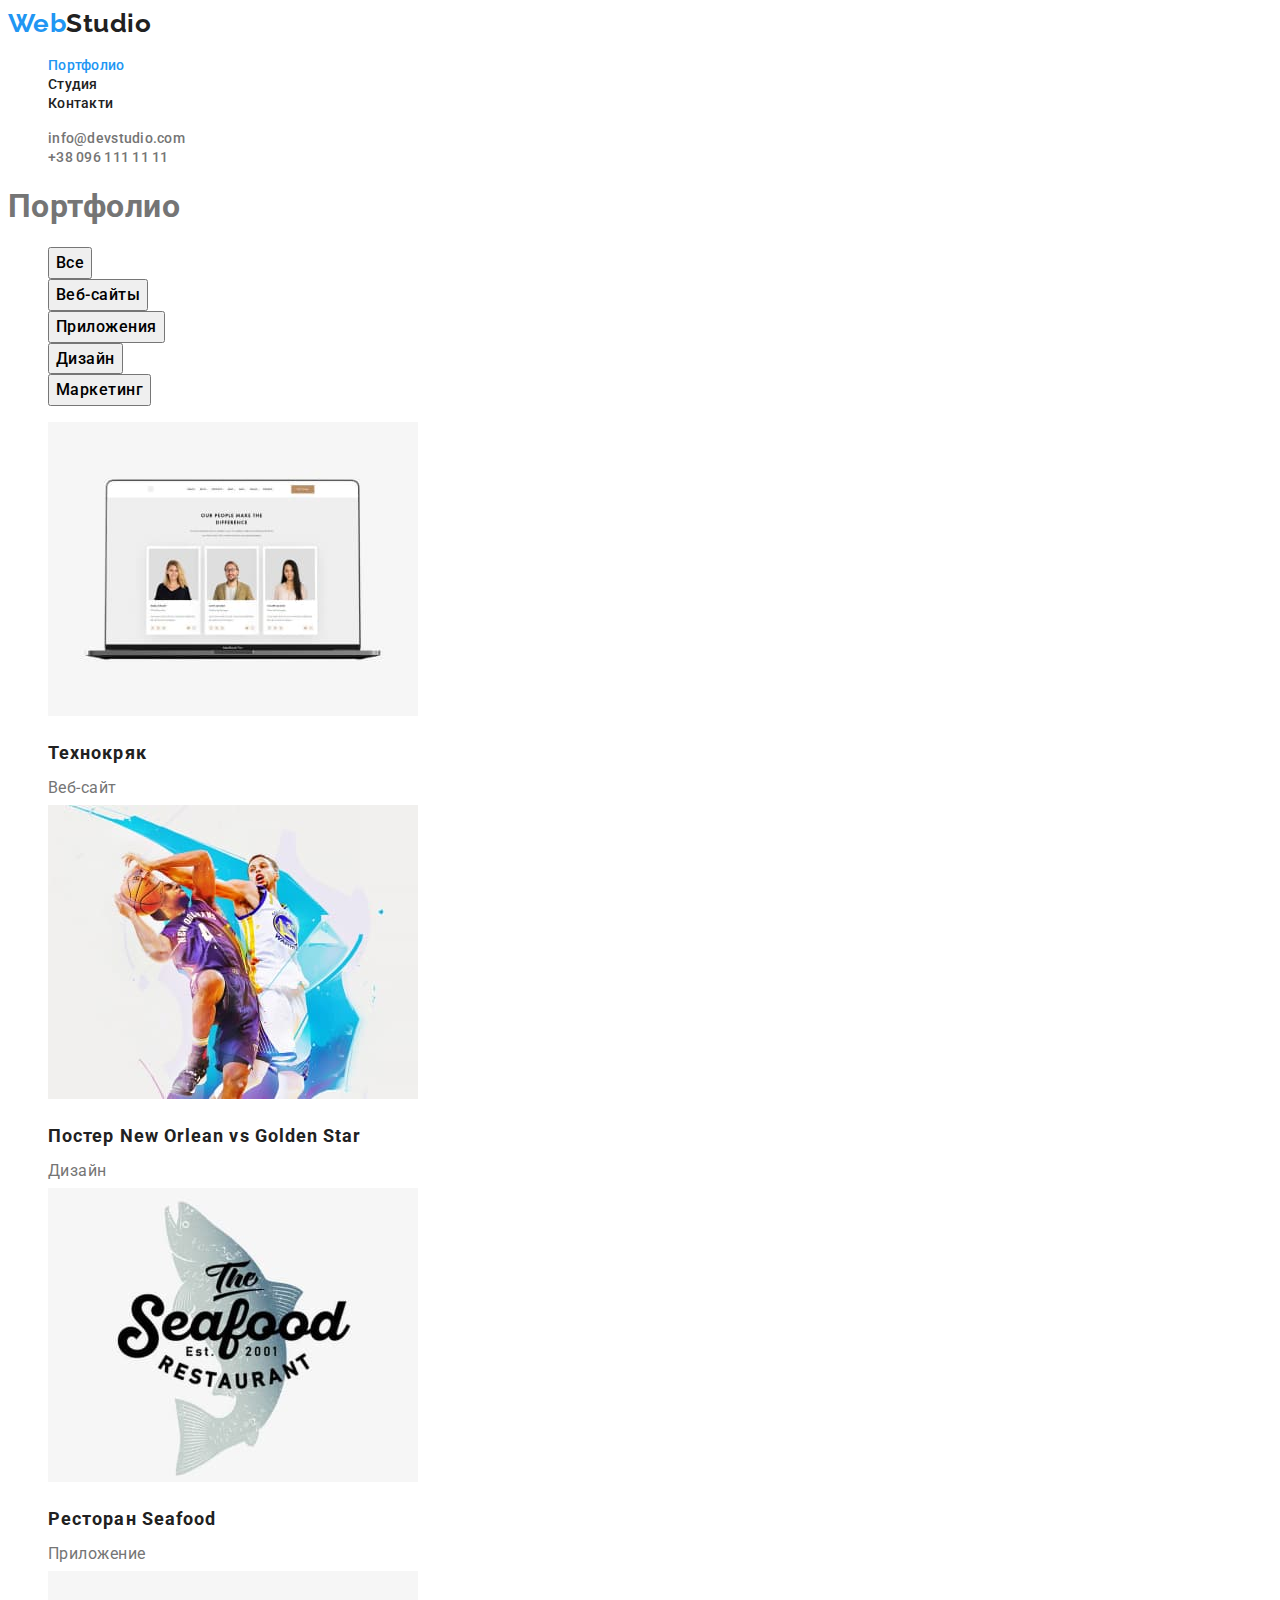
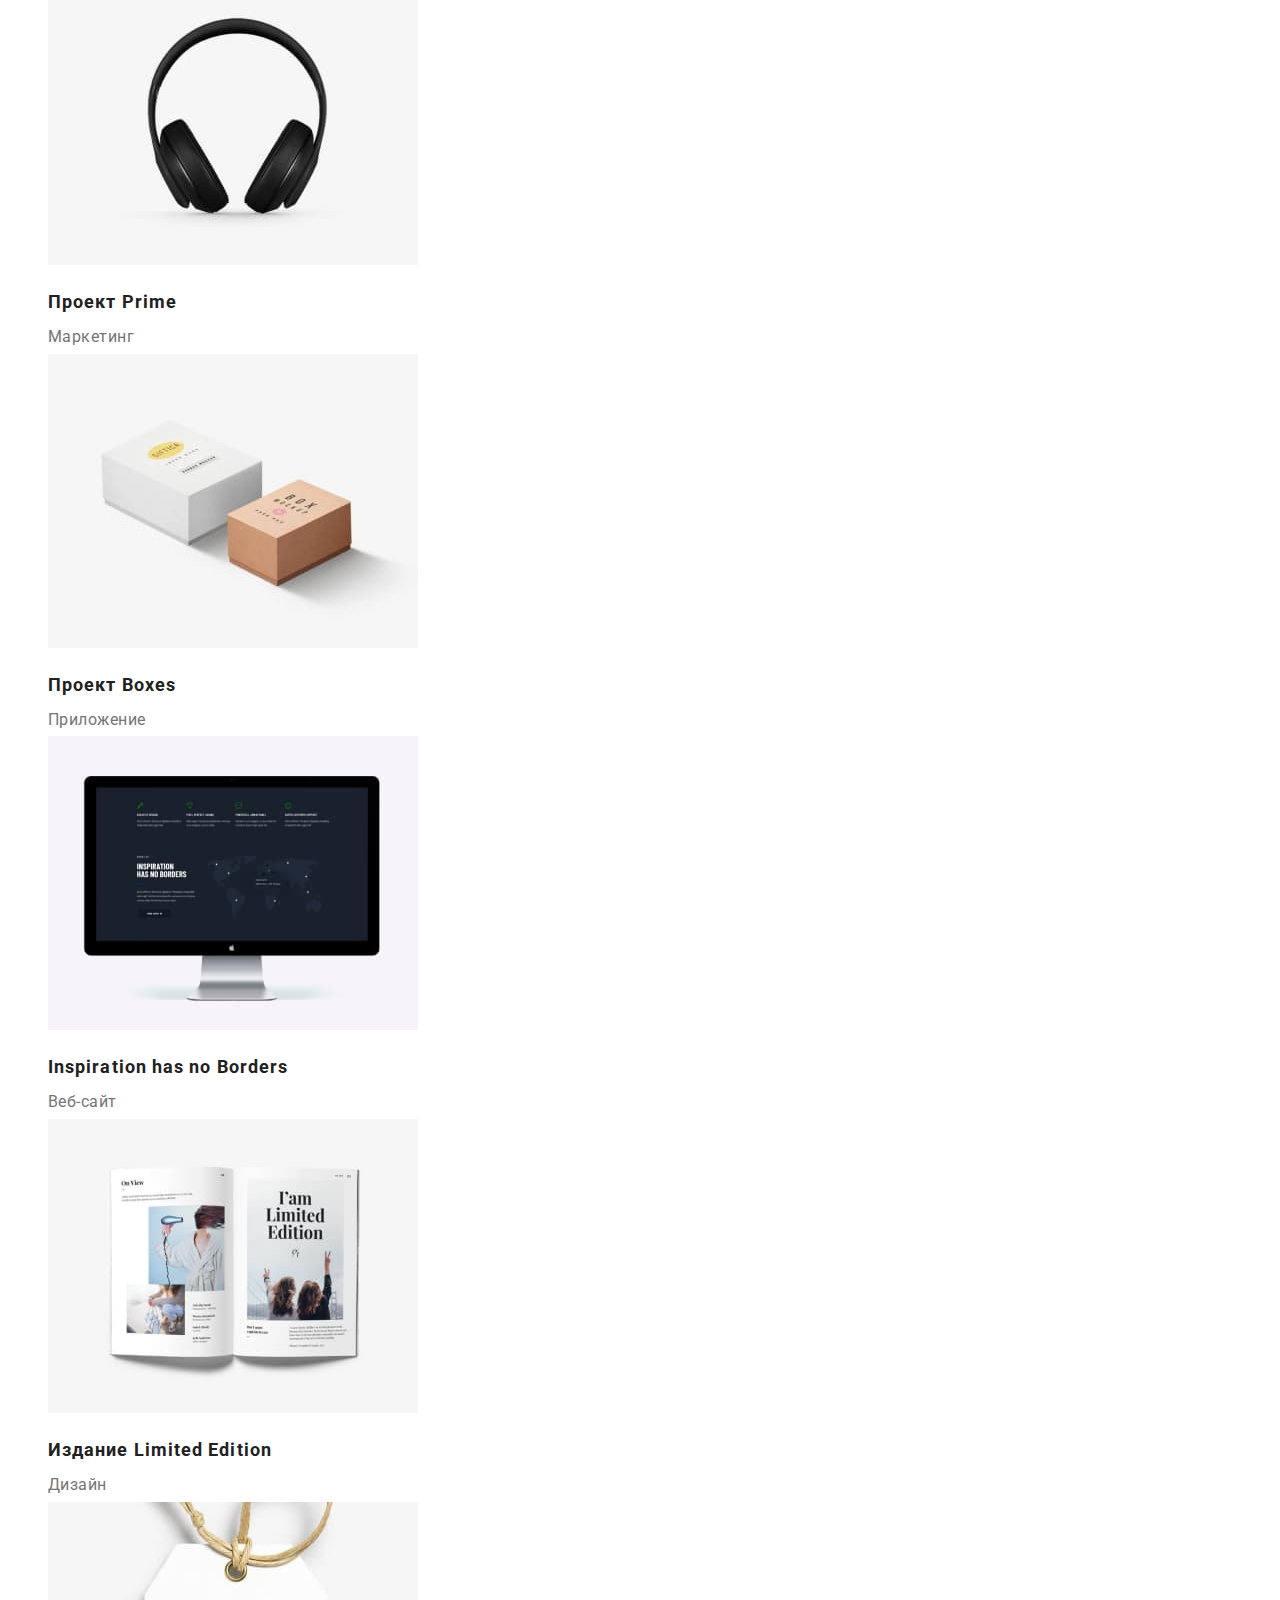
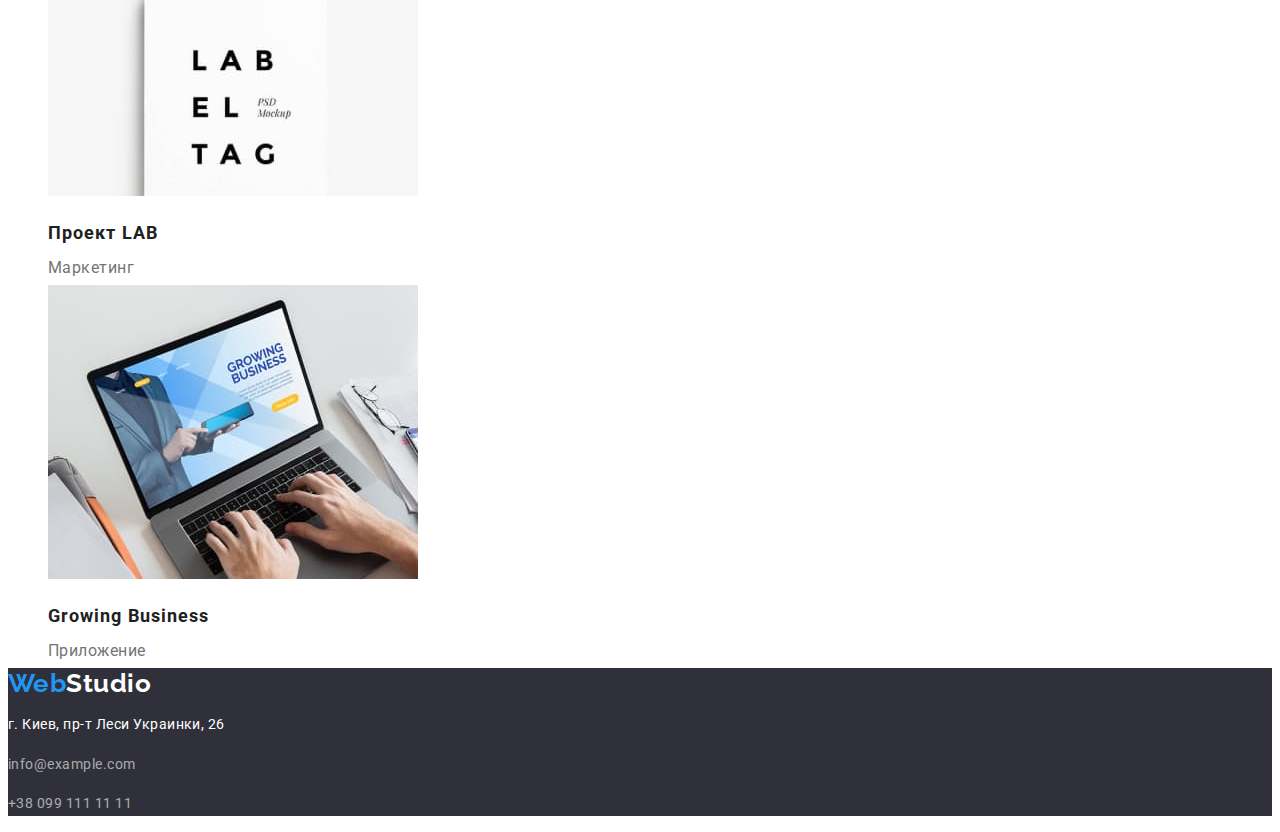
==== portfolio.html @ f82b0c19 "Initial commit" ====
<!DOCTYPE html>
<html lang="ru">
  <head>
    <meta charset="UTF-8" />
    <meta http-equiv="X-UA-Compatible" content="IE=edge" />
    <meta name="viewport" content="width=device-width, initial-scale=1.0" />
    <title>Portfolio</title>
    <link rel="stylesheet" href="./css/styles.css" />
    <link
      href="https://fonts.googleapis.com/css2?family=Raleway:wght@700&family=Roboto:wght@400;500;700;900&display=swap"
      rel="stylesheet"
    />
  </head>
  <body>
    <header>
      <nav>
        <a href="" class="logo"><span class="web">Web</span><span class="studio">Studio</span></a>
        <ul class="site-nav">
          <li><a href="./portfolio.html" class="link current">Портфолио</a></li>
          <li><a href="./index.html " class="link">Студия</a></li>
          <li><a href="" class="link">Контакти</a></li>
        </ul>
      </nav>
      <ul class="auth-nav">
        <li><a href="mailto:info@devstudio.com" class="link">info@devstudio.com</a></li>
        <li><a href="tel:+380961111111" class="link">+38 096 111 11 11</a></li>
      </ul>
    </header>
    <main>
      <section class="section">
        <h1>Портфолио</h1>
        <ul class="site-nav">
          <li><button type="button" class="button-filter">Все</button></li>
          <li><button type="button" class="button-filter">Веб-сайты</button></li>
          <li><button type="button" class="button-filter">Приложения</button></li>
          <li><button type="button" class="button-filter">Дизайн</button></li>
          <li><button type="button" class="button-filter">Маркетинг</button></li>
        </ul>
        <ul>
          <li>
            <a href="">
              <img src="images/project1.jpg" alt="Монитор ноутбука" width="370" height="294" />
              <h2 class="project-title">Технокряк</h2>
              <p class="project">Веб-сайт</p>
            </a>
          </li>
          <li>
            <a href="">
              <img
                src="images/project2.jpg"
                alt="Два баскетболиста борятся за мяч"
                width="370"
                height="294"
              />
              <h2 class="project-title">Постер New Orlean vs Golden Star</h2>
              <p class="project">Дизайн</p>
            </a>
          </li>
          <li>
            <a href="">
              <img
                src="images/project3.jpg"
                alt="Рыба-символ ресторана Seafood"
                width="370"
                height="294"
              />
              <h2 class="project-title">Ресторан Seafood</h2>
              <p class="project">Приложение</p>
            </a>
          </li>
          <li>
            <a href="">
              <img src="images/project4.jpg" alt="Наушники" width="370" height="294" />
              <h2 class="project-title">Проект Prime</h2>
              <p class="project">Маркетинг</p>
            </a>
          </li>
          <li>
            <a href="">
              <img
                src="images/project5.jpg"
                alt="Две коробки:белая и бежевая"
                width="370"
                height="294"
              />
              <h2 class="project-title">Проект Boxes</h2>
              <p class="project">Приложение</p>
            </a>
          </li>
          <li>
            <a href="">
              <img
                src="images/project6.jpg"
                alt="Монитор настольного компьютера"
                width="370"
                height="294"
              />
              <h2 lang="en" class="project-title">Inspiration has no Borders</h2>
              <p class="project">Веб-сайт</p>
            </a>
          </li>
          <li>
            <a href="">
              <img src="images/project7.jpg" alt="Раскрытая книга" width="370" height="294" />
              <h2 class="project-title">Издание Limited Edition</h2>
              <p class="project">Дизайн</p>
            </a>
          </li>
          <li>
            <a href="">
              <img src="images/project8.jpg" alt="Этикетка" width="370" height="294" />
              <h2 class="project-title">Проект LAB</h2>
              <p class="project">Маркетинг</p>
            </a>
          </li>
          <li>
            <a href="">
              <img src="images/project9.jpg" alt="Этикетка" width="370" height="294" />
              <h2 lang="en" class="project-title">Growing Business</h2>
              <p class="project">Приложение</p>
            </a>
          </li>
        </ul>
      </section>
    </main>
    <footer class="footer">
      <a href="./index.html" class="logo"
        ><span class="web">Web</span><span class="primery-studio">Studio</span></a
      >
      <address class="auth-nav">
        <p class="address">г. Киев, пр-т Леси Украинки, 26</p>
        <p><a href="mailto:info@example.com" class="link-address">info@example.com</a></p>
        <p><a href="tel:+380991111111" class="link-address">+38 099 111 11 11</a></p>
      </address>
    </footer>
  </body>
</html>
---- css/styles.css ----
/* цвет основного текста #757575 */
/* вторичный цвет текста #212121 */
/* дополнительный вторичный цвет текст #FFFFFF */
/* цвет акцента #2196F3 */

/* цвет фона хедера #FFFFFF */
/* первичный цвет фона #E5E5E5 */
/* вторичный цвет фона #F5F4FA */
/* дополнительный вторичный цвет фона #2F303A */

:root {
  --primary-text-color: #757575;
  --secondary-text-color: #ffffff;
  --title-text-color: #212121;
  --primery-background-color: #e5e5e5;
  --secondary-backgroud-color: #2f303a;
  --accent-color: #2196f3;
}
body {
  font-family: Roboto, sans-serif;
  letter-spacing: 0.03em;
  color: var(--primary-text-color);
  background-color: #ffffff;
}
ul {
  list-style: none;
}
a {
  text-decoration: none;
}
/* Heder*/
.logo {
  font-family: 'Raleway';
  font-weight: 700;
  font-size: 26px;
  line-height: 1.19;
}
.logo .web {
  color: var(--accent-color);
}
.logo .studio {
  color: var(--title-text-color);
}
.logo .primery-studio {
  color: var(--secondary-text-color);
}
.site-nav .link {
  color: var(--title-text-color);
  font-weight: 500;
  font-size: 14px;
  line-height: 1.14;
  letter-spacing: 0.02em;
}
.site-nav .link:hover,
.site-nav .link:focus {
  color: var(--accent-color);
}
.site-nav .link.current {
  color: var(--accent-color);
}
.auth-nav .link {
  font-weight: 500;
  font-size: 14px;
  line-height: 1.14;
  letter-spacing: 0.02em;
  color: var(--primary-text-color);
}
.auth-nav .link:hover,
.auth-nav .link:focus {
  color: var(--accent-color);
  /* ---------------------------------------------------------------- */
}
/* W-E-B-S-T-U-D-I-O */
/* Section hero */
.section-hero {
  background-color: var(--secondary-backgroud-color);
}
.section-title-hero {
  font-weight: 900;
  font-size: 44px;
  line-height: 1.36;
  text-align: center;
  letter-spacing: 0.06em;
  text-transform: uppercase;
  color: var(--secondary-text-color);
}
.section-hero .button-hero {
  font-weight: 700;
  font-size: 16px;
  line-height: 1.87;
  letter-spacing: 0.06em;
  background-color: var(--accent-color);
  color: var(--secondary-text-color);
  cursor: pointer;
}
.section .button-hero:hover {
  color: var(--title-text-color);
}
/* Section features  */
.section .section-title-features {
  font-weight: 700;
  font-size: 14px;
  line-height: 1.14;
  text-transform: uppercase;
  color: var(--title-text-color);
}
.section-features {
  font-size: 14px;
  line-height: 1.71;
}
.section .section-title-service,
.section-title-team {
  font-weight: 700;
  font-size: 36px;
  line-height: 1.16;
  text-align: center;
  color: var(--title-text-color);
}
.section-title-name {
  font-weight: 500;
  font-size: 16px;
  line-height: 1.18;
  color: var(--title-text-color);
}
.team-position {
  font-size: 16px;
  line-height: 1.18;
}
/* P-O-R-T-F-O-L-I-O */
/* Filter buttton portfolio*/
.site-nav .button-filter {
  font-family: inherit;
  font-weight: 500;
  font-size: 16px;
  line-height: 1.62;
  letter-spacing: 0.03em;
  cursor: pointer;
}
.site-nav .button-filter:hover,
.site-nav .button-filter:focus {
  color: var(--secondary-text-color);
  background-color: var(--accent-color);
}
/* Projects section portfolio */
.project {
  font-size: 16px;
  line-height: 1.87px;
  color: var(--primary-text-color);
}
.project-title {
  font-weight: 700;
  font-size: 18px;
  line-height: 2;
  letter-spacing: 0.06em;
  color: var(--title-text-color);
}
/* Footer-------------------------------------------- */
.footer {
  background-color: var(--secondary-backgroud-color);
}
.auth-nav .address {
  font-style: normal;
  font-size: 14px;
  line-height: 1.71;
  color: var(--secondary-text-color);
}
.auth-nav .link-address {
  font-style: normal;
  font-size: 14px;
  line-height: 1.71;
  color: rgba(255, 255, 255, 0.6);
}
.auth-nav .link-address:hover,
.auth-nav .link-address:focus {
  color: var(--accent-color);
}
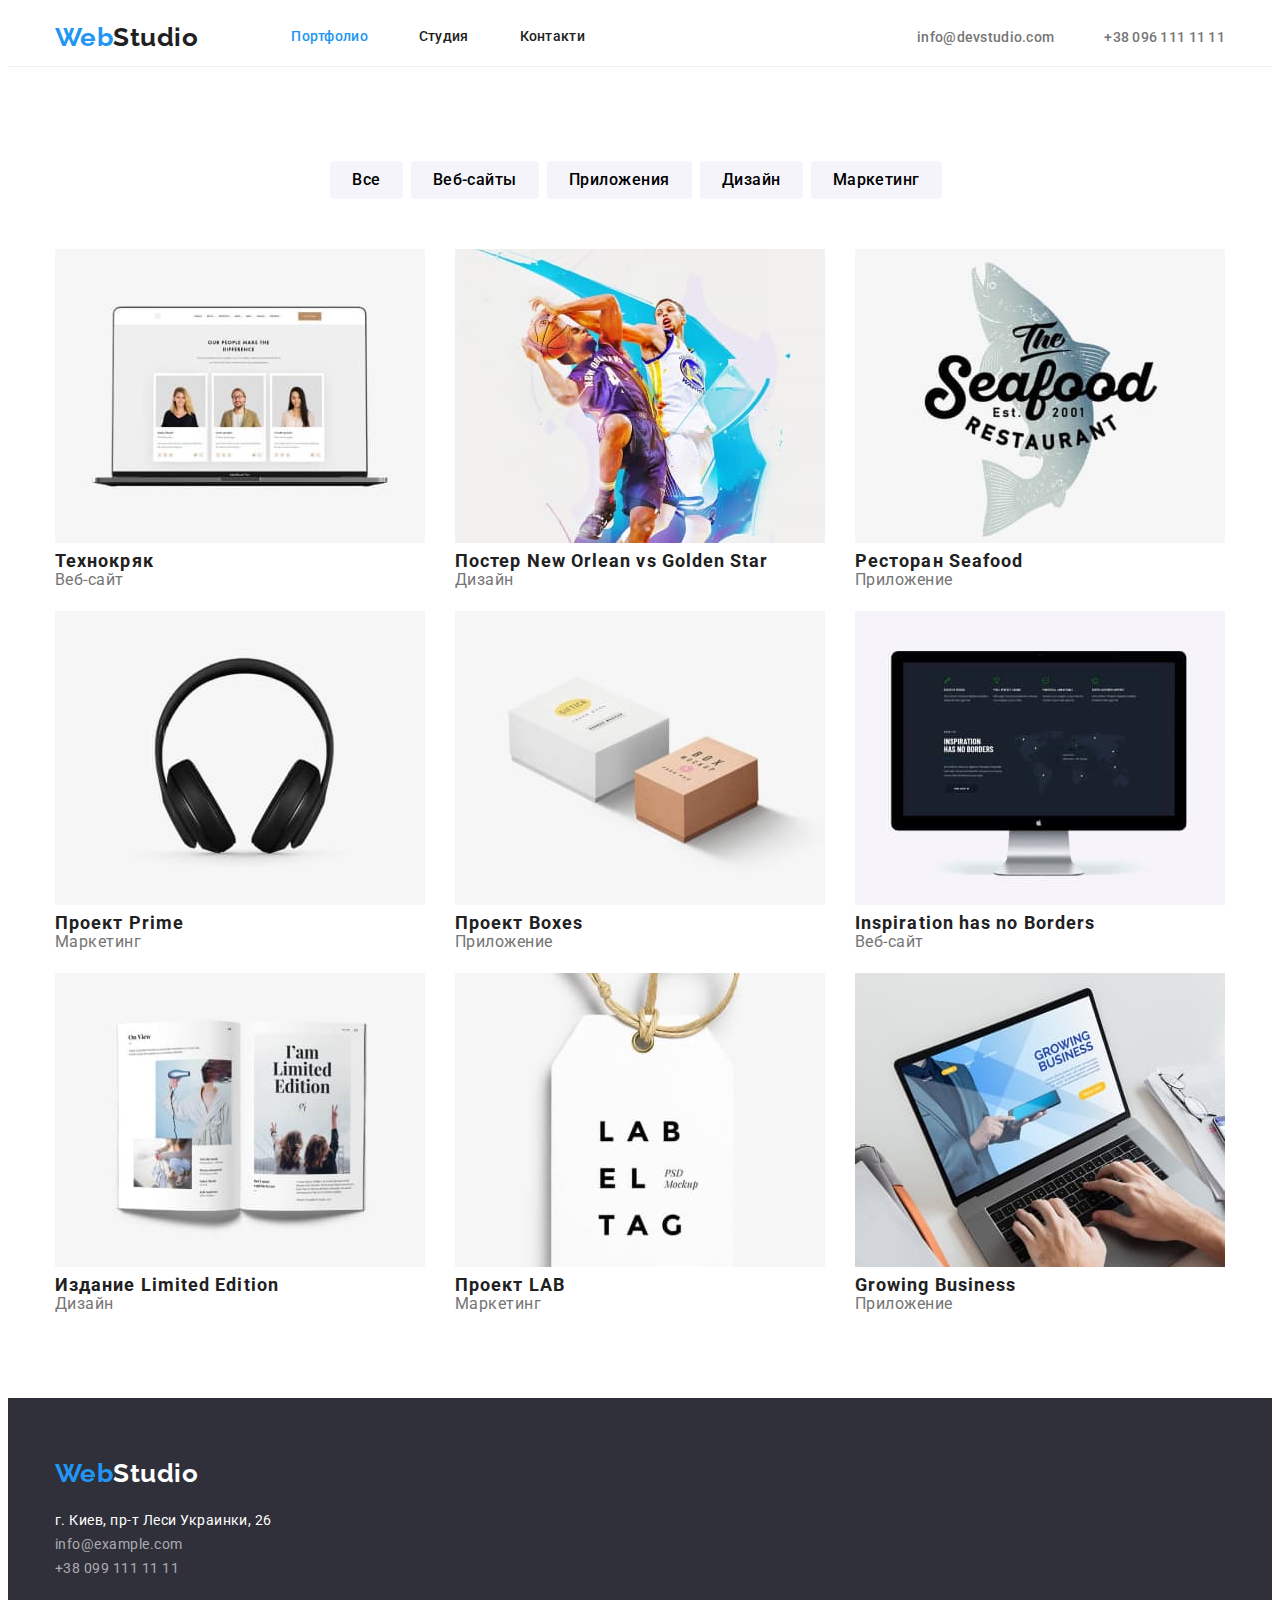
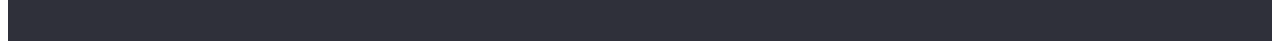
==== commit 7bb210ab: "Summary" ====
--- a/portfolio.html
+++ b/portfolio.html
@@ -5,133 +5,131 @@
     <meta http-equiv="X-UA-Compatible" content="IE=edge" />
     <meta name="viewport" content="width=device-width, initial-scale=1.0" />
     <title>Portfolio</title>
+    <link
+      rel="stylesheet"
+      href="https://github.com/sindresorhus/modern-normalize/blob/main/modern-normalize.css"
+    />
     <link rel="stylesheet" href="./css/styles.css" />
     <link
+      rel="stylesheet"
       href="https://fonts.googleapis.com/css2?family=Raleway:wght@700&family=Roboto:wght@400;500;700;900&display=swap"
-      rel="stylesheet"
     />
   </head>
   <body>
-    <header>
-      <nav>
+    <header class="header-line">
+      <div class="container main-nav">
         <a href="" class="logo"><span class="web">Web</span><span class="studio">Studio</span></a>
         <ul class="site-nav">
-          <li><a href="./portfolio.html" class="link current">Портфолио</a></li>
-          <li><a href="./index.html " class="link">Студия</a></li>
-          <li><a href="" class="link">Контакти</a></li>
+          <li class="item"><a href="./portfolio.html" class="link current">Портфолио</a></li>
+          <li class="item"><a href="./index.html" class="link">Студия</a></li>
+          <li class="item"><a href="" class="link">Контакти</a></li>
         </ul>
-      </nav>
-      <ul class="auth-nav">
-        <li><a href="mailto:info@devstudio.com" class="link">info@devstudio.com</a></li>
-        <li><a href="tel:+380961111111" class="link">+38 096 111 11 11</a></li>
-      </ul>
+        <ul class="auth-nav">
+          <li class="item">
+            <a href="mailto:info@devstudio.com" class="link">info@devstudio.com</a>
+          </li>
+          <li class="item"><a href="tel:+380961111111" class="link">+38 096 111 11 11</a></li>
+        </ul>
+      </div>
     </header>
     <main>
-      <section class="section">
-        <h1>Портфолио</h1>
-        <ul class="site-nav">
-          <li><button type="button" class="button-filter">Все</button></li>
-          <li><button type="button" class="button-filter">Веб-сайты</button></li>
-          <li><button type="button" class="button-filter">Приложения</button></li>
-          <li><button type="button" class="button-filter">Дизайн</button></li>
-          <li><button type="button" class="button-filter">Маркетинг</button></li>
-        </ul>
-        <ul>
-          <li>
-            <a href="">
-              <img src="images/project1.jpg" alt="Монитор ноутбука" width="370" height="294" />
-              <h2 class="project-title">Технокряк</h2>
-              <p class="project">Веб-сайт</p>
-            </a>
-          </li>
-          <li>
-            <a href="">
-              <img
-                src="images/project2.jpg"
-                alt="Два баскетболиста борятся за мяч"
-                width="370"
-                height="294"
-              />
-              <h2 class="project-title">Постер New Orlean vs Golden Star</h2>
-              <p class="project">Дизайн</p>
-            </a>
-          </li>
-          <li>
-            <a href="">
-              <img
-                src="images/project3.jpg"
-                alt="Рыба-символ ресторана Seafood"
-                width="370"
-                height="294"
-              />
-              <h2 class="project-title">Ресторан Seafood</h2>
-              <p class="project">Приложение</p>
-            </a>
-          </li>
-          <li>
-            <a href="">
-              <img src="images/project4.jpg" alt="Наушники" width="370" height="294" />
-              <h2 class="project-title">Проект Prime</h2>
-              <p class="project">Маркетинг</p>
-            </a>
-          </li>
-          <li>
-            <a href="">
-              <img
-                src="images/project5.jpg"
-                alt="Две коробки:белая и бежевая"
-                width="370"
-                height="294"
-              />
-              <h2 class="project-title">Проект Boxes</h2>
-              <p class="project">Приложение</p>
-            </a>
-          </li>
-          <li>
-            <a href="">
-              <img
-                src="images/project6.jpg"
-                alt="Монитор настольного компьютера"
-                width="370"
-                height="294"
-              />
-              <h2 lang="en" class="project-title">Inspiration has no Borders</h2>
-              <p class="project">Веб-сайт</p>
-            </a>
-          </li>
-          <li>
-            <a href="">
-              <img src="images/project7.jpg" alt="Раскрытая книга" width="370" height="294" />
-              <h2 class="project-title">Издание Limited Edition</h2>
-              <p class="project">Дизайн</p>
-            </a>
-          </li>
-          <li>
-            <a href="">
-              <img src="images/project8.jpg" alt="Этикетка" width="370" height="294" />
-              <h2 class="project-title">Проект LAB</h2>
-              <p class="project">Маркетинг</p>
-            </a>
-          </li>
-          <li>
-            <a href="">
-              <img src="images/project9.jpg" alt="Этикетка" width="370" height="294" />
-              <h2 lang="en" class="project-title">Growing Business</h2>
-              <p class="project">Приложение</p>
-            </a>
-          </li>
-        </ul>
+      <section class="section-button">
+        <h1 class="visually-hidden">Портфолио</h1>
+        <div class="container button">
+          <ul class="button-filter">
+            <li><button type="button" class="item">Все</button></li>
+            <li><button type="button" class="item">Веб-сайты</button></li>
+            <li><button type="button" class="item">Приложения</button></li>
+            <li><button type="button" class="item">Дизайн</button></li>
+            <li><button type="button" class="item">Маркетинг</button></li>
+          </ul>
+        </div>
+      </section>
+      <section class="section-project">
+        <div class="container project">
+          <ul class="project-list">
+            <li class="item">
+              <a href=""
+                ><img src="images/project1.jpg" alt="Монитор ноутбука" width="370" />
+                <h2 class="project-title">Технокряк</h2>
+                <p class="project">Веб-сайт</p></a
+              >
+            </li>
+            <li class="item">
+              <a href=""
+                ><img
+                  src="images/project2.jpg"
+                  alt="Два баскетболиста борятся за мяч"
+                  width="370"
+                />
+                <h2 class="project-title">Постер New Orlean vs Golden Star</h2>
+                <p class="project">Дизайн</p>
+              </a>
+            </li>
+            <li class="item">
+              <a href=""
+                ><img src="images/project3.jpg" alt="Рыба-символ ресторана Seafood" width="370" />
+                <h2 class="project-title">Ресторан Seafood</h2>
+                <p class="project">Приложение</p>
+              </a>
+            </li>
+            <li class="item">
+              <a href="">
+                <img src="images/project4.jpg" alt="Наушники" width="370" />
+                <h2 class="project-title">Проект Prime</h2>
+                <p class="project">Маркетинг</p>
+              </a>
+            </li>
+            <li class="item">
+              <a href="">
+                <img src="images/project5.jpg" alt="Две коробки:белая и бежевая" width="370" />
+                <h2 class="project-title">Проект Boxes</h2>
+                <p class="project">Приложение</p>
+              </a>
+            </li>
+            <li class="item">
+              <a href="">
+                <img src="images/project6.jpg" alt="Монитор настольного компьютера" />
+                <h2 lang="en" class="project-title">Inspiration has no Borders</h2>
+                <p class="project">Веб-сайт</p>
+              </a>
+            </li>
+            <li class="item">
+              <a href="">
+                <img src="images/project7.jpg" alt="Раскрытая книга" width="370" />
+                <h2 class="project-title">Издание Limited Edition</h2>
+                <p class="project">Дизайн</p>
+              </a>
+            </li>
+            <li class="item">
+              <a href="">
+                <img src="images/project8.jpg" alt="Этикетка" width="370" />
+                <h2 class="project-title">Проект LAB</h2>
+                <p class="project">Маркетинг</p>
+              </a>
+            </li>
+            <li class="item">
+              <a href="">
+                <img src="images/project9.jpg" alt="Этикетка" width="370" />
+                <h2 lang="en" class="project-title">Growing Business</h2>
+                <p class="project">Приложение</p>
+              </a>
+            </li>
+          </ul>
+        </div>
       </section>
     </main>
     <footer class="footer">
-      <a href="./index.html" class="logo"
-        ><span class="web">Web</span><span class="primery-studio">Studio</span></a
-      >
-      <address class="auth-nav">
-        <p class="address">г. Киев, пр-т Леси Украинки, 26</p>
-        <p><a href="mailto:info@example.com" class="link-address">info@example.com</a></p>
-        <p><a href="tel:+380991111111" class="link-address">+38 099 111 11 11</a></p>
-      </address>
+      <div class="container footer-list">
+        <a href="./index.html" class="logo"
+          ><span class="web">Web</span><span class="primery-studio">Studio</span></a
+        >
+        <address class="address-list">
+          <p class="address">г. Киев, пр-т Леси Украинки, 26</p>
+          <p><a href="mailto:info@example.com" class="link-address">info@example.com</a></p>
+          <p><a href="tel:+380991111111" class="link-address">+38 099 111 11 11</a></p>
+        </address>
+      </div>
     </footer>
   </body>
 </html>
--- a/css/styles.css
+++ b/css/styles.css
@@ -28,6 +28,43 @@
 a {
   text-decoration: none;
 }
+h1,
+h2,
+h3,
+h4,
+h5,
+h6,
+p,
+ul {
+  margin-top: 0;
+  margin-bottom: 0;
+  padding-inline-start: 0px;
+}
+img {
+  display: block;
+  height: auto;
+  max-width: 100%;
+}
+.container {
+  width: 1170px;
+  padding-left: 15px;
+  padding-right: 15px;
+  margin-left: auto;
+  margin-right: auto;
+  /* outline: 2px solid tomato; */
+}
+.visually-hidden {
+  position: absolute;
+  width: 1px;
+  height: 1px;
+  margin: -1px;
+  border: 0;
+  padding: 0;
+  white-space: nowrap;
+  clip-path: inset(100%);
+  clip: rect(0 0 0 0);
+  overflow: hidden;
+}
 /* Heder*/
 .logo {
   font-family: 'Raleway';
@@ -44,7 +81,21 @@
 .logo .primery-studio {
   color: var(--secondary-text-color);
 }
+.main-nav {
+  display: flex;
+  align-items: center;
+}
+.site-nav {
+  display: flex;
+  margin-left: 93px;
+}
+.site-nav .item:not(:last-child) {
+  margin-right: 51px;
+}
 .site-nav .link {
+  display: block;
+  padding-top: 21px;
+  padding-bottom: 21px;
   color: var(--title-text-color);
   font-weight: 500;
   font-size: 14px;
@@ -58,9 +109,18 @@
 .site-nav .link.current {
   color: var(--accent-color);
 }
+.auth-nav {
+  display: flex;
+  margin-left: auto;
+}
+.auth-nav .item + .item {
+  margin-left: 50px;
+}
 .auth-nav .link {
   font-weight: 500;
   font-size: 14px;
+  padding-top: 21px;
+  padding-bottom: 21px;
   line-height: 1.14;
   letter-spacing: 0.02em;
   color: var(--primary-text-color);
@@ -68,80 +128,174 @@
 .auth-nav .link:hover,
 .auth-nav .link:focus {
   color: var(--accent-color);
-  /* ---------------------------------------------------------------- */
-}
+}
+
+/* ---------------------------------------------------------------- */
 /* W-E-B-S-T-U-D-I-O */
+
 /* Section hero */
 .section-hero {
   background-color: var(--secondary-backgroud-color);
+  text-align: center;
+  margin: auto;
 }
 .section-title-hero {
   font-weight: 900;
   font-size: 44px;
   line-height: 1.36;
-  text-align: center;
   letter-spacing: 0.06em;
   text-transform: uppercase;
   color: var(--secondary-text-color);
-}
-.section-hero .button-hero {
+  /* outline: 2px solid tomato; */
+  margin-top: 0;
+  padding-top: 200px;
+  padding-bottom: 30px;
+}
+.button-hero {
   font-weight: 700;
   font-size: 16px;
   line-height: 1.87;
   letter-spacing: 0.06em;
   background-color: var(--accent-color);
   color: var(--secondary-text-color);
+  border-radius: 4px;
   cursor: pointer;
+  display: inline-block;
+  text-align: center;
+  padding: 11px 34px;
+  margin-top: 40px;
+  margin-bottom: 200px;
 }
 .section .button-hero:hover {
   color: var(--title-text-color);
 }
 /* Section features  */
-.section .section-title-features {
+
+.features-list {
+  display: flex;
+  padding-top: 94px;
+}
+.features-list .item:not(:last-child) {
+  margin-right: 30px;
+}
+.section-title-features {
   font-weight: 700;
   font-size: 14px;
   line-height: 1.14;
   text-transform: uppercase;
   color: var(--title-text-color);
 }
-.section-features {
+.section-features .features-text {
   font-size: 14px;
   line-height: 1.71;
 }
-.section .section-title-service,
+/* Section service */
+
+.service-list {
+  display: flex;
+  padding-top: 50px;
+  padding-bottom: 94px;
+}
+.service-list .item {
+  display: block;
+}
+.service-list .item + .item {
+  margin-left: 30px;
+}
+.section-title-service,
 .section-title-team {
   font-weight: 700;
   font-size: 36px;
   line-height: 1.16;
   text-align: center;
-  color: var(--title-text-color);
+  padding-top: 94px;
+
+  color: var(--title-text-color);
+}
+/* Section team */
+.section-team {
+  background-color: #f5f4fa;
+  margin: auto;
+}
+.card-team {
+  padding-top: 50px;
+  padding-bottom: 94px;
+}
+.team-list {
+  display: flex;
+}
+.team-list .item {
+  background: #ffffff;
+  box-shadow: 0px 1px 3px rgba(0, 0, 0, 0.12), 0px 1px 1px rgba(0, 0, 0, 0.14),
+    0px 2px 1px rgba(0, 0, 0, 0.2);
+  border-radius: 0px 0px 4px 4px;
+}
+.team-list .item:not(:last-child) {
+  margin-right: 30px;
 }
 .section-title-name {
   font-weight: 500;
   font-size: 16px;
   line-height: 1.18;
   color: var(--title-text-color);
+  text-align: center;
+  padding-top: 30px;
 }
 .team-position {
   font-size: 16px;
   line-height: 1.18;
+  text-align: center;
+  padding-top: 10px;
+  padding-bottom: 30px;
 }
 /* P-O-R-T-F-O-L-I-O */
+
 /* Filter buttton portfolio*/
-.site-nav .button-filter {
+.header-line {
+  border-bottom: 1px solid #eeeeee;
+}
+.button-filter {
+  display: flex;
+  justify-content: center;
+  padding-top: 94px;
+}
+.button-filter .item {
   font-family: inherit;
   font-weight: 500;
   font-size: 16px;
   line-height: 1.62;
   letter-spacing: 0.03em;
   cursor: pointer;
-}
-.site-nav .button-filter:hover,
-.site-nav .button-filter:focus {
+  border: #ffffff;
+  border-radius: 4px;
+  padding: 6px 22px;
+  margin-right: 8px;
+  background-color: #f5f4fa;
+}
+.button-filter .item:not(:last-child) {
+  margin-right: 8px;
+}
+
+.button-filter .item:hover,
+.button-filter .item:focus {
   color: var(--secondary-text-color);
   background-color: var(--accent-color);
 }
 /* Projects section portfolio */
+.project-list {
+  display: flex;
+  flex-wrap: wrap;
+  gap: 30px;
+  padding: 0;
+  list-style: none;
+  padding-top: 50px;
+  padding-bottom: 94px;
+}
+.project-list .item {
+  /* flex-basis: calc((100% - 20px) / 4);
+} */
+  width: 370px;
+}
 .project {
   font-size: 16px;
   line-height: 1.87px;
@@ -154,23 +308,34 @@
   letter-spacing: 0.06em;
   color: var(--title-text-color);
 }
+
 /* Footer-------------------------------------------- */
 .footer {
   background-color: var(--secondary-backgroud-color);
 }
-.auth-nav .address {
+.footer-list {
+  display: block;
+  padding-top: 60px;
+}
+.address-list {
   font-style: normal;
   font-size: 14px;
   line-height: 1.71;
-  color: var(--secondary-text-color);
-}
-.auth-nav .link-address {
+  padding-bottom: 60px;
+
+  color: var(--secondary-text-color);
+}
+.address {
+  padding-top: 20px;
+}
+.link-address {
   font-style: normal;
   font-size: 14px;
   line-height: 1.71;
+  padding-top: 9px;
   color: rgba(255, 255, 255, 0.6);
 }
-.auth-nav .link-address:hover,
-.auth-nav .link-address:focus {
-  color: var(--accent-color);
-}
+.link-address:hover,
+.link-address:focus {
+  color: var(--accent-color);
+}
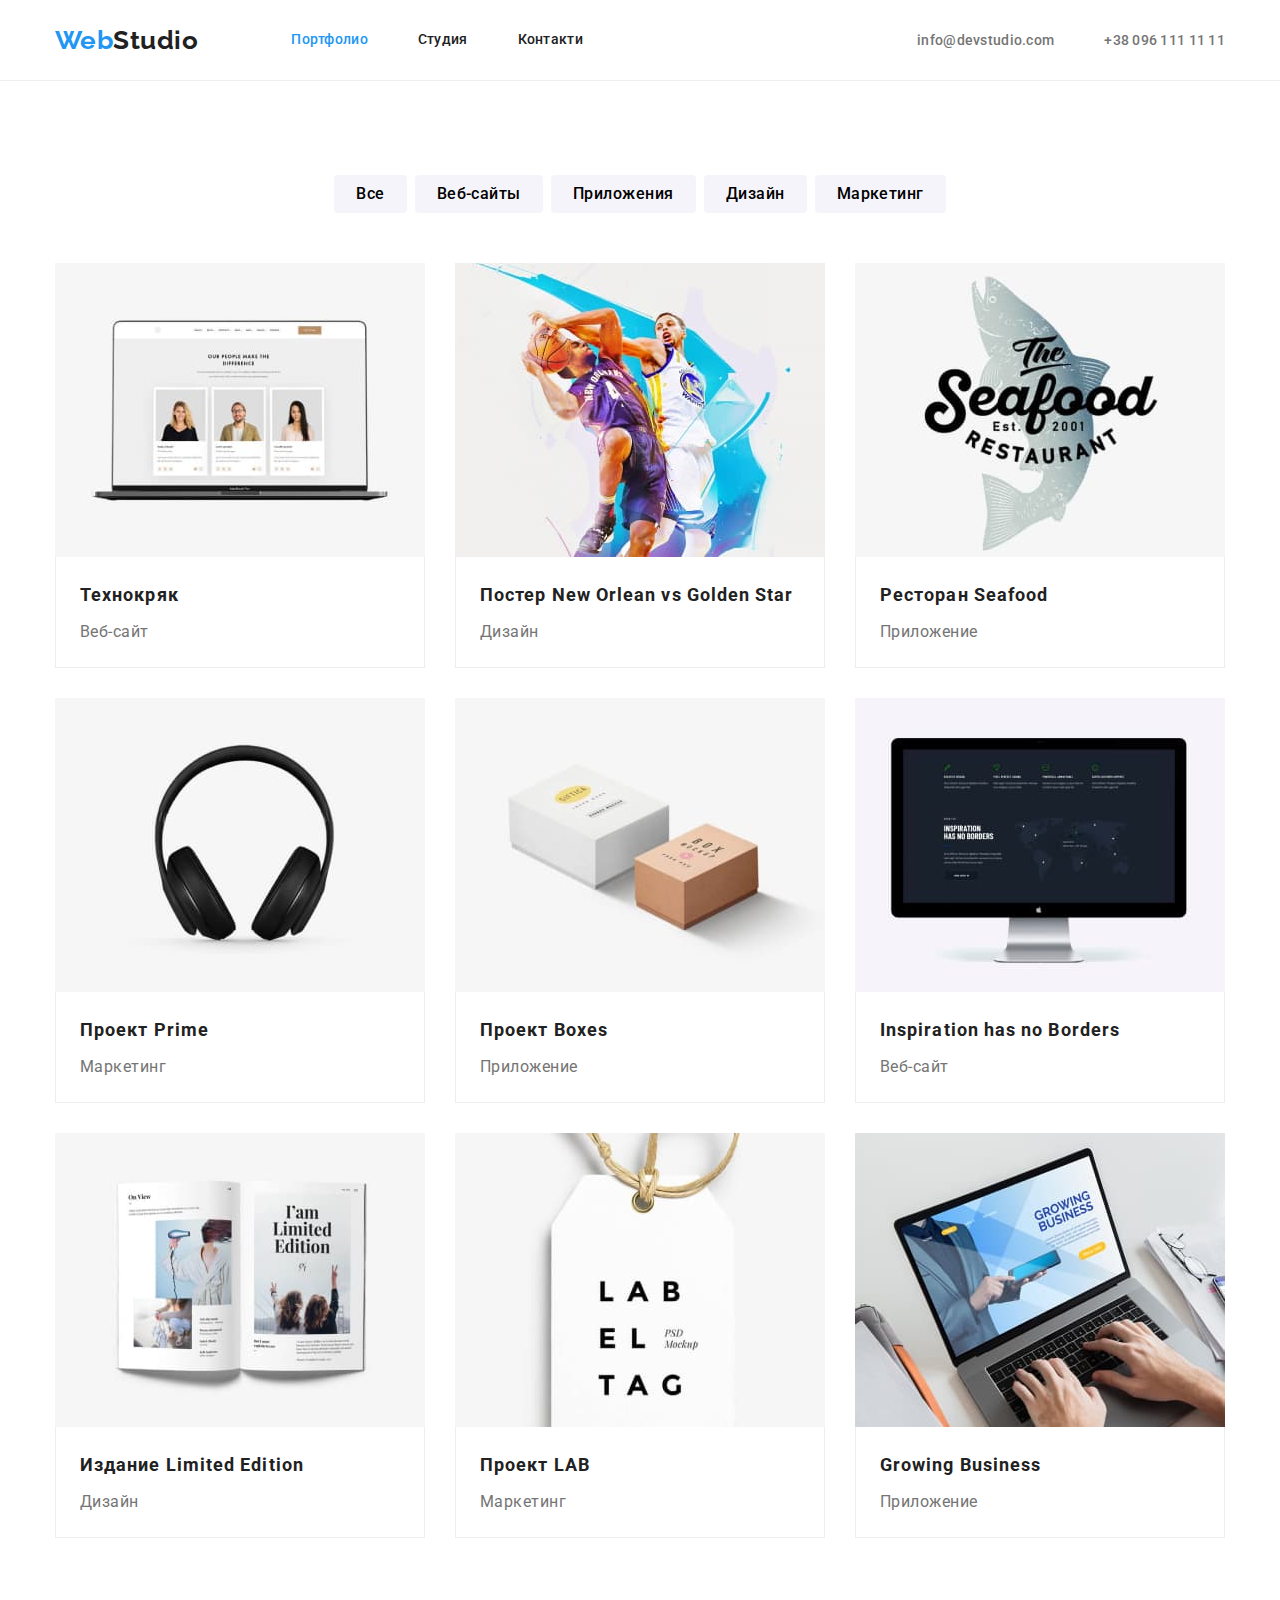
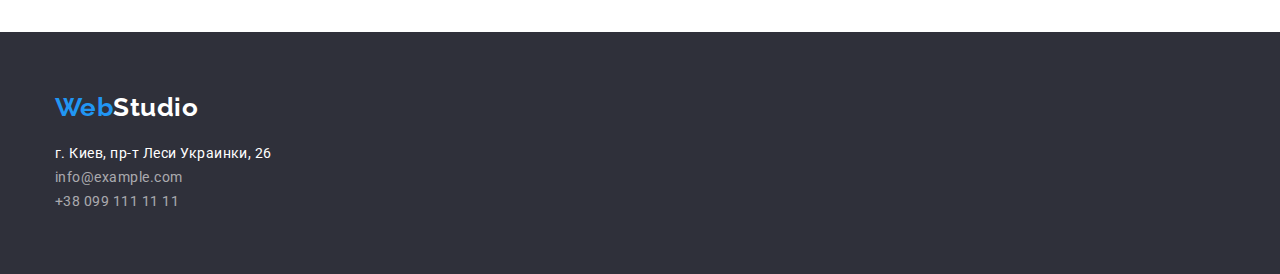
==== commit 347b4cee: "Summary" ====
--- a/portfolio.html
+++ b/portfolio.html
@@ -7,7 +7,7 @@
     <title>Portfolio</title>
     <link
       rel="stylesheet"
-      href="https://github.com/sindresorhus/modern-normalize/blob/main/modern-normalize.css"
+      href="https://cdnjs.cloudflare.com/ajax/libs/modern-normalize/1.1.0/modern-normalize.min.css"
     />
     <link rel="stylesheet" href="./css/styles.css" />
     <link
@@ -46,74 +46,88 @@
         </div>
       </section>
       <section class="section-project">
-        <div class="container project">
-          <ul class="project-list">
+        <div class="container work">
+          <ul class="project-list section">
             <li class="item">
               <a href=""
                 ><img src="images/project1.jpg" alt="Монитор ноутбука" width="370" />
-                <h2 class="project-title">Технокряк</h2>
-                <p class="project">Веб-сайт</p></a
+                <div class="project">
+                  <h2 class="project-title">Технокряк</h2>
+                  <p class="project-type">Веб-сайт</p>
+                </div></a
               >
             </li>
             <li class="item">
-              <a href=""
-                ><img
-                  src="images/project2.jpg"
-                  alt="Два баскетболиста борятся за мяч"
-                  width="370"
-                />
-                <h2 class="project-title">Постер New Orlean vs Golden Star</h2>
-                <p class="project">Дизайн</p>
-              </a>
+              <a href="">
+                <img src="images/project2.jpg" alt="Два баскетболиста борятся за мяч" width="370" />
+                <div class="project">
+                  <h2 class="project-title">Постер New Orlean vs Golden Star</h2>
+                  <p class="project-type">Дизайн</p>
+                </div></a
+              >
             </li>
             <li class="item">
-              <a href=""
-                ><img src="images/project3.jpg" alt="Рыба-символ ресторана Seafood" width="370" />
-                <h2 class="project-title">Ресторан Seafood</h2>
-                <p class="project">Приложение</p>
-              </a>
+              <a href="">
+                <img src="images/project3.jpg" alt="Рыба-символ ресторана Seafood" width="370" />
+                <div class="project">
+                  <h2 class="project-title">Ресторан Seafood</h2>
+                  <p class="project-type">Приложение</p>
+                </div></a
+              >
             </li>
             <li class="item">
               <a href="">
                 <img src="images/project4.jpg" alt="Наушники" width="370" />
-                <h2 class="project-title">Проект Prime</h2>
-                <p class="project">Маркетинг</p>
-              </a>
+                <div class="project">
+                  <h2 class="project-title">Проект Prime</h2>
+                  <p class="project-type">Маркетинг</p>
+                </div></a
+              >
             </li>
             <li class="item">
               <a href="">
                 <img src="images/project5.jpg" alt="Две коробки:белая и бежевая" width="370" />
-                <h2 class="project-title">Проект Boxes</h2>
-                <p class="project">Приложение</p>
-              </a>
+                <div class="project">
+                  <h2 class="project-title">Проект Boxes</h2>
+                  <p class="project-type">Приложение</p>
+                </div></a
+              >
             </li>
             <li class="item">
               <a href="">
                 <img src="images/project6.jpg" alt="Монитор настольного компьютера" />
-                <h2 lang="en" class="project-title">Inspiration has no Borders</h2>
-                <p class="project">Веб-сайт</p>
-              </a>
+                <div class="project">
+                  <h2 lang="en" class="project-title">Inspiration has no Borders</h2>
+                  <p class="project-type">Веб-сайт</p>
+                </div></a
+              >
             </li>
             <li class="item">
               <a href="">
                 <img src="images/project7.jpg" alt="Раскрытая книга" width="370" />
-                <h2 class="project-title">Издание Limited Edition</h2>
-                <p class="project">Дизайн</p>
-              </a>
+                <div class="project">
+                  <h2 class="project-title">Издание Limited Edition</h2>
+                  <p class="project-type">Дизайн</p>
+                </div></a
+              >
             </li>
             <li class="item">
               <a href="">
                 <img src="images/project8.jpg" alt="Этикетка" width="370" />
-                <h2 class="project-title">Проект LAB</h2>
-                <p class="project">Маркетинг</p>
-              </a>
+                <div class="project">
+                  <h2 class="project-title">Проект LAB</h2>
+                  <p class="project-type">Маркетинг</p>
+                </div></a
+              >
             </li>
             <li class="item">
               <a href="">
                 <img src="images/project9.jpg" alt="Этикетка" width="370" />
-                <h2 lang="en" class="project-title">Growing Business</h2>
-                <p class="project">Приложение</p>
-              </a>
+                <div class="project">
+                  <h2 lang="en" class="project-title">Growing Business</h2>
+                  <p class="project-type">Приложение</p>
+                </div></a
+              >
             </li>
           </ul>
         </div>
--- a/css/styles.css
+++ b/css/styles.css
@@ -46,7 +46,7 @@
   max-width: 100%;
 }
 .container {
-  width: 1170px;
+  width: 1200px;
   padding-left: 15px;
   padding-right: 15px;
   margin-left: auto;
@@ -88,20 +88,20 @@
 .site-nav {
   display: flex;
   margin-left: 93px;
-}
-.site-nav .item:not(:last-child) {
-  margin-right: 51px;
+  gap: 50px;
 }
 .site-nav .link {
   display: block;
-  padding-top: 21px;
-  padding-bottom: 21px;
+  padding-top: 32px;
+  padding-bottom: 32px;
   color: var(--title-text-color);
   font-weight: 500;
   font-size: 14px;
   line-height: 1.14;
   letter-spacing: 0.02em;
-}
+  flex-basis: calc((100% - 100px) / 3);
+}
+
 .site-nav .link:hover,
 .site-nav .link:focus {
   color: var(--accent-color);
@@ -112,9 +112,7 @@
 .auth-nav {
   display: flex;
   margin-left: auto;
-}
-.auth-nav .item + .item {
-  margin-left: 50px;
+  gap: 50px;
 }
 .auth-nav .link {
   font-weight: 500;
@@ -124,20 +122,25 @@
   line-height: 1.14;
   letter-spacing: 0.02em;
   color: var(--primary-text-color);
+  flex-basis: calc((100% - 50px) / 2);
 }
 .auth-nav .link:hover,
 .auth-nav .link:focus {
   color: var(--accent-color);
 }
-
 /* ---------------------------------------------------------------- */
 /* W-E-B-S-T-U-D-I-O */
 
 /* Section hero */
+.section {
+  padding-top: 50px;
+  padding-bottom: 94px;
+}
 .section-hero {
   background-color: var(--secondary-backgroud-color);
   text-align: center;
-  margin: auto;
+  padding-top: 200px;
+  padding-bottom: 200px;
 }
 .section-title-hero {
   font-weight: 900;
@@ -147,9 +150,6 @@
   text-transform: uppercase;
   color: var(--secondary-text-color);
   /* outline: 2px solid tomato; */
-  margin-top: 0;
-  padding-top: 200px;
-  padding-bottom: 30px;
 }
 .button-hero {
   font-weight: 700;
@@ -162,9 +162,6 @@
   cursor: pointer;
   display: inline-block;
   text-align: center;
-  padding: 11px 34px;
-  margin-top: 40px;
-  margin-bottom: 200px;
 }
 .section .button-hero:hover {
   color: var(--title-text-color);
@@ -173,10 +170,12 @@
 
 .features-list {
   display: flex;
+  gap: 30px;
   padding-top: 94px;
-}
-.features-list .item:not(:last-child) {
-  margin-right: 30px;
+  justify-content: center;
+}
+.features-list .item {
+  flex-basis: calc((100% - 90px) / 4);
 }
 .section-title-features {
   font-weight: 700;
@@ -193,17 +192,13 @@
 
 .service-list {
   display: flex;
-  padding-top: 50px;
-  padding-bottom: 94px;
+  gap: 30px;
+  justify-content: center;
 }
 .service-list .item {
-  display: block;
-}
-.service-list .item + .item {
-  margin-left: 30px;
-}
-.section-title-service,
-.section-title-team {
+  flex-basis: calc((100% - 60px) / 3);
+}
+.title {
   font-weight: 700;
   font-size: 36px;
   line-height: 1.16;
@@ -217,36 +212,35 @@
   background-color: #f5f4fa;
   margin: auto;
 }
-.card-team {
-  padding-top: 50px;
-  padding-bottom: 94px;
-}
 .team-list {
   display: flex;
+  gap: 30px;
+  justify-content: center;
 }
 .team-list .item {
   background: #ffffff;
   box-shadow: 0px 1px 3px rgba(0, 0, 0, 0.12), 0px 1px 1px rgba(0, 0, 0, 0.14),
     0px 2px 1px rgba(0, 0, 0, 0.2);
   border-radius: 0px 0px 4px 4px;
-}
-.team-list .item:not(:last-child) {
-  margin-right: 30px;
-}
-.section-title-name {
+
+  flex-basis: calc((100% - 60px) / 4);
+}
+.team-person {
+  padding-top: 30px;
+  padding-bottom: 30px;
+}
+.title-person-name {
   font-weight: 500;
   font-size: 16px;
   line-height: 1.18;
   color: var(--title-text-color);
   text-align: center;
-  padding-top: 30px;
+  margin-bottom: 10px;
 }
 .team-position {
   font-size: 16px;
   line-height: 1.18;
   text-align: center;
-  padding-top: 10px;
-  padding-bottom: 30px;
 }
 /* P-O-R-T-F-O-L-I-O */
 
@@ -257,6 +251,7 @@
 .button-filter {
   display: flex;
   justify-content: center;
+  gap: 8px;
   padding-top: 94px;
 }
 .button-filter .item {
@@ -269,13 +264,9 @@
   border: #ffffff;
   border-radius: 4px;
   padding: 6px 22px;
-  margin-right: 8px;
   background-color: #f5f4fa;
-}
-.button-filter .item:not(:last-child) {
-  margin-right: 8px;
-}
-
+  flex-basis: calc((100% - 32px) / 5);
+}
 .button-filter .item:hover,
 .button-filter .item:focus {
   color: var(--secondary-text-color);
@@ -286,19 +277,22 @@
   display: flex;
   flex-wrap: wrap;
   gap: 30px;
-  padding: 0;
-  list-style: none;
-  padding-top: 50px;
-  padding-bottom: 94px;
 }
 .project-list .item {
-  /* flex-basis: calc((100% - 20px) / 4);
-} */
-  width: 370px;
+  flex-basis: calc((100% - 60px) / 3);
 }
 .project {
-  font-size: 16px;
-  line-height: 1.87px;
+  padding-top: 20px;
+  padding-right: 24px;
+  padding-bottom: 20px;
+  padding-left: 24px;
+  border-right: 1px solid #eeeeee;
+  border-bottom: 1px solid#eeeeee;
+  border-left: 1px solid #eeeeee;
+}
+.project-type {
+  font-size: 16px;
+  line-height: 1.87;
   color: var(--primary-text-color);
 }
 .project-title {
@@ -306,6 +300,7 @@
   font-size: 18px;
   line-height: 2;
   letter-spacing: 0.06em;
+  margin-bottom: 4px;
   color: var(--title-text-color);
 }
 
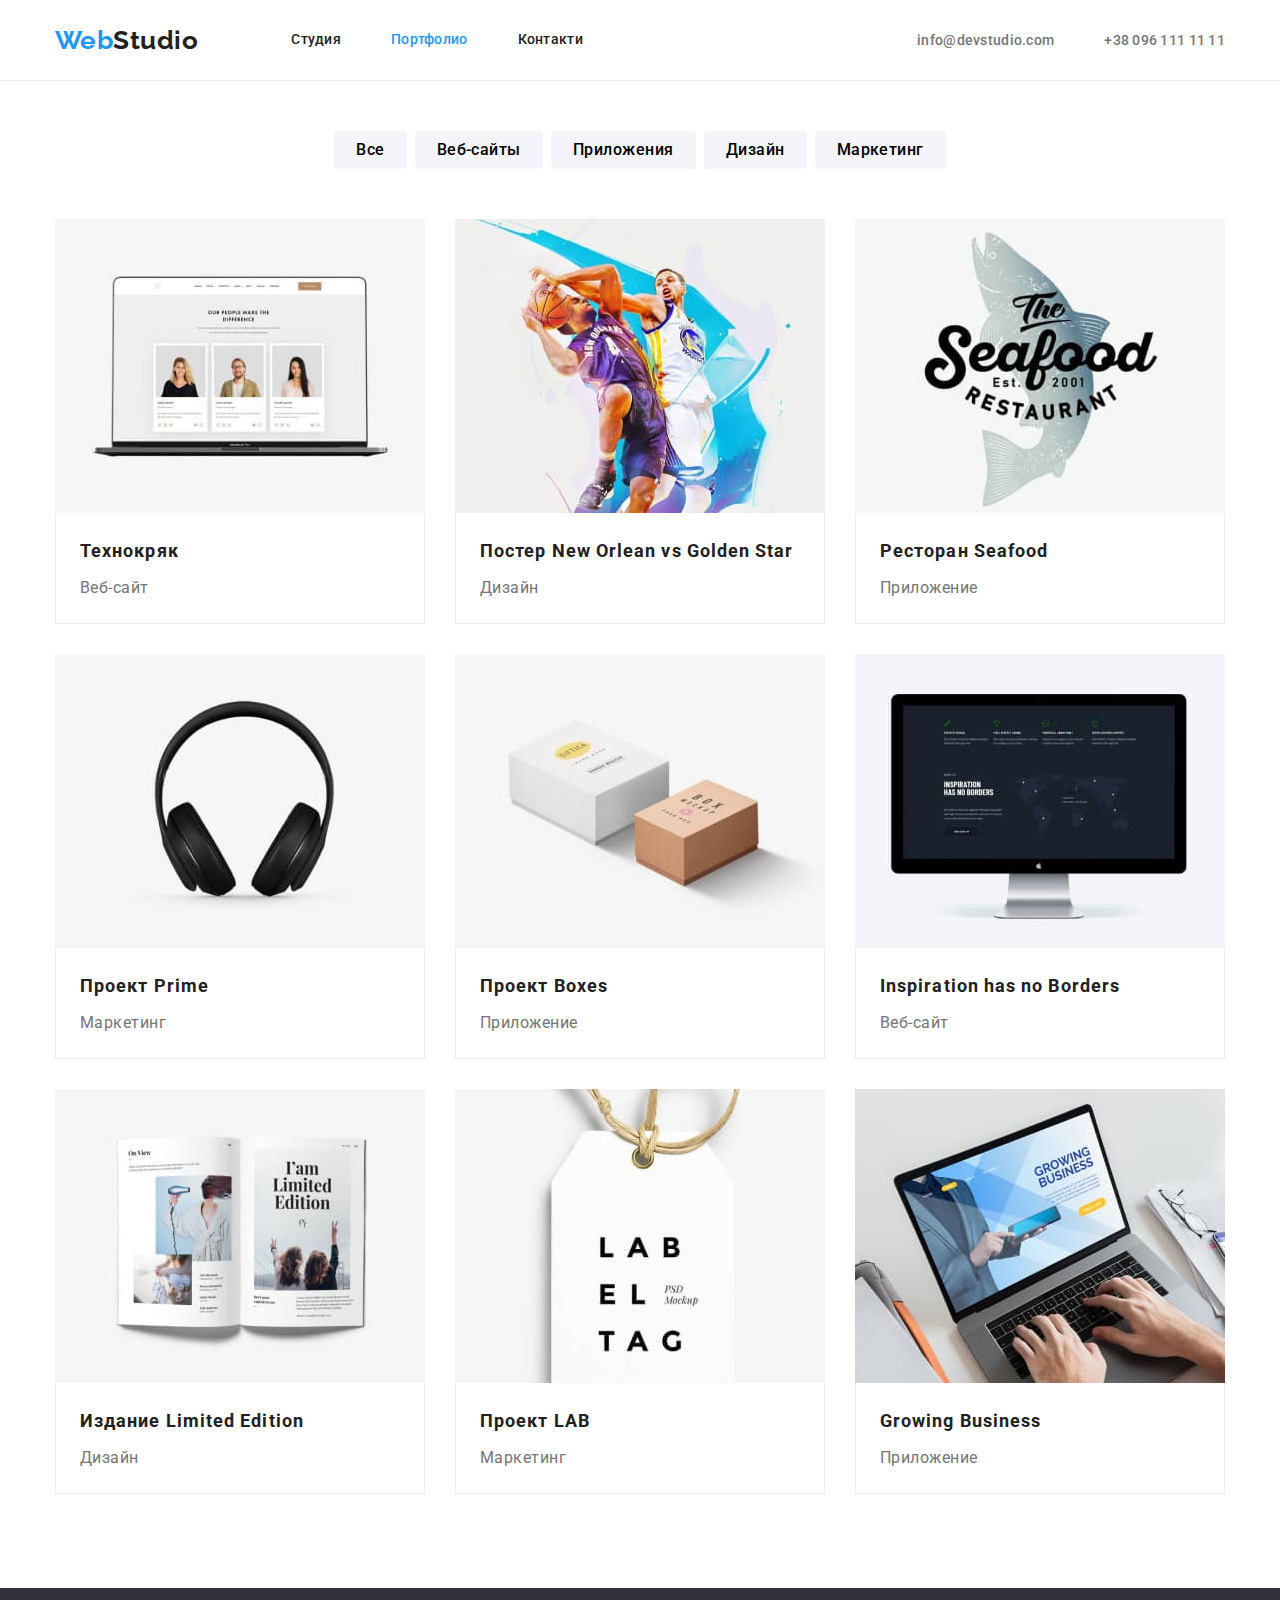
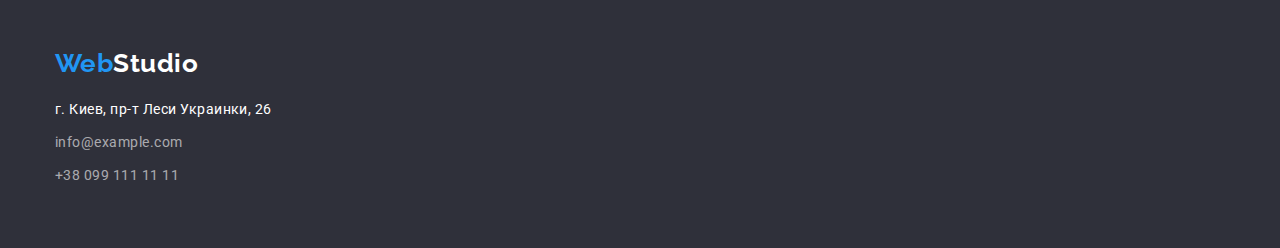
==== commit 758ebd20: "Redact" ====
--- a/portfolio.html
+++ b/portfolio.html
@@ -20,8 +20,8 @@
       <div class="container main-nav">
         <a href="" class="logo"><span class="web">Web</span><span class="studio">Studio</span></a>
         <ul class="site-nav">
+          <li class="item"><a href="./index.html" class="link">Студия</a></li>
           <li class="item"><a href="./portfolio.html" class="link current">Портфолио</a></li>
-          <li class="item"><a href="./index.html" class="link">Студия</a></li>
           <li class="item"><a href="" class="link">Контакти</a></li>
         </ul>
         <ul class="auth-nav">
@@ -33,9 +33,9 @@
       </div>
     </header>
     <main>
-      <section class="section-button">
+      <section class="portfolio section">
         <h1 class="visually-hidden">Портфолио</h1>
-        <div class="container button">
+        <div class="container">
           <ul class="button-filter">
             <li><button type="button" class="item">Все</button></li>
             <li><button type="button" class="item">Веб-сайты</button></li>
@@ -43,11 +43,7 @@
             <li><button type="button" class="item">Дизайн</button></li>
             <li><button type="button" class="item">Маркетинг</button></li>
           </ul>
-        </div>
-      </section>
-      <section class="section-project">
-        <div class="container work">
-          <ul class="project-list section">
+          <ul class="project-list">
             <li class="item">
               <a href=""
                 ><img src="images/project1.jpg" alt="Монитор ноутбука" width="370" />
@@ -138,10 +134,16 @@
         <a href="./index.html" class="logo"
           ><span class="web">Web</span><span class="primery-studio">Studio</span></a
         >
-        <address class="address-list">
-          <p class="address">г. Киев, пр-т Леси Украинки, 26</p>
-          <p><a href="mailto:info@example.com" class="link-address">info@example.com</a></p>
-          <p><a href="tel:+380991111111" class="link-address">+38 099 111 11 11</a></p>
+        <address>
+          <ul class="address-list">
+            <li class="item">г. Киев, пр-т Леси Украинки, 26</li>
+            <li class="item">
+              <a href="mailto:info@example.com" class="link-address">info@example.com</a>
+            </li>
+            <li class="item">
+              <a href="tel:+380991111111" class="link-address">+38 099 111 11 11</a>
+            </li>
+          </ul>
         </address>
       </div>
     </footer>
--- a/css/styles.css
+++ b/css/styles.css
@@ -51,7 +51,6 @@
   padding-right: 15px;
   margin-left: auto;
   margin-right: auto;
-  /* outline: 2px solid tomato; */
 }
 .visually-hidden {
   position: absolute;
@@ -136,7 +135,7 @@
   padding-top: 50px;
   padding-bottom: 94px;
 }
-.section-hero {
+.hero {
   background-color: var(--secondary-backgroud-color);
   text-align: center;
   padding-top: 200px;
@@ -149,6 +148,7 @@
   letter-spacing: 0.06em;
   text-transform: uppercase;
   color: var(--secondary-text-color);
+  margin-bottom: 30px;
   /* outline: 2px solid tomato; */
 }
 .button-hero {
@@ -158,13 +158,14 @@
   letter-spacing: 0.06em;
   background-color: var(--accent-color);
   color: var(--secondary-text-color);
-  border-radius: 4px;
   cursor: pointer;
   display: inline-block;
   text-align: center;
-}
-.section .button-hero:hover {
-  color: var(--title-text-color);
+  padding: 10px 32px;
+}
+.button-hero:hover,
+.button-hero:focus {
+  background-color: #188ce8;
 }
 /* Section features  */
 
@@ -183,8 +184,9 @@
   line-height: 1.14;
   text-transform: uppercase;
   color: var(--title-text-color);
-}
-.section-features .features-text {
+  margin-bottom: 10px;
+}
+.features-text {
   font-size: 14px;
   line-height: 1.71;
 }
@@ -203,12 +205,11 @@
   font-size: 36px;
   line-height: 1.16;
   text-align: center;
-  padding-top: 94px;
-
+  margin-bottom: 50px;
   color: var(--title-text-color);
 }
 /* Section team */
-.section-team {
+.card-team-section {
   background-color: #f5f4fa;
   margin: auto;
 }
@@ -222,7 +223,6 @@
   box-shadow: 0px 1px 3px rgba(0, 0, 0, 0.12), 0px 1px 1px rgba(0, 0, 0, 0.14),
     0px 2px 1px rgba(0, 0, 0, 0.2);
   border-radius: 0px 0px 4px 4px;
-
   flex-basis: calc((100% - 60px) / 4);
 }
 .team-person {
@@ -252,7 +252,7 @@
   display: flex;
   justify-content: center;
   gap: 8px;
-  padding-top: 94px;
+  margin-bottom: 50px;
 }
 .button-filter .item {
   font-family: inherit;
@@ -265,7 +265,6 @@
   border-radius: 4px;
   padding: 6px 22px;
   background-color: #f5f4fa;
-  flex-basis: calc((100% - 32px) / 5);
 }
 .button-filter .item:hover,
 .button-filter .item:focus {
@@ -306,29 +305,36 @@
 
 /* Footer-------------------------------------------- */
 .footer {
+  display: block;
   background-color: var(--secondary-backgroud-color);
-}
-.footer-list {
-  display: block;
   padding-top: 60px;
+  padding-bottom: 60px;
+}
+.footer .logo {
+  display: inline-block;
+  margin-bottom: 20px;
+  /* padding-top: 60px; */
 }
 .address-list {
   font-style: normal;
   font-size: 14px;
   line-height: 1.71;
-  padding-bottom: 60px;
-
-  color: var(--secondary-text-color);
-}
-.address {
-  padding-top: 20px;
-}
+
+  color: var(--secondary-text-color);
+}
+.address-list .item {
+  margin-bottom: 9px;
+}
+
 .link-address {
   font-style: normal;
   font-size: 14px;
   line-height: 1.71;
-  padding-top: 9px;
+  margin-bottom: 9px;
   color: rgba(255, 255, 255, 0.6);
+}
+.address-list .item:last-child {
+  margin-bottom: 0;
 }
 .link-address:hover,
 .link-address:focus {
